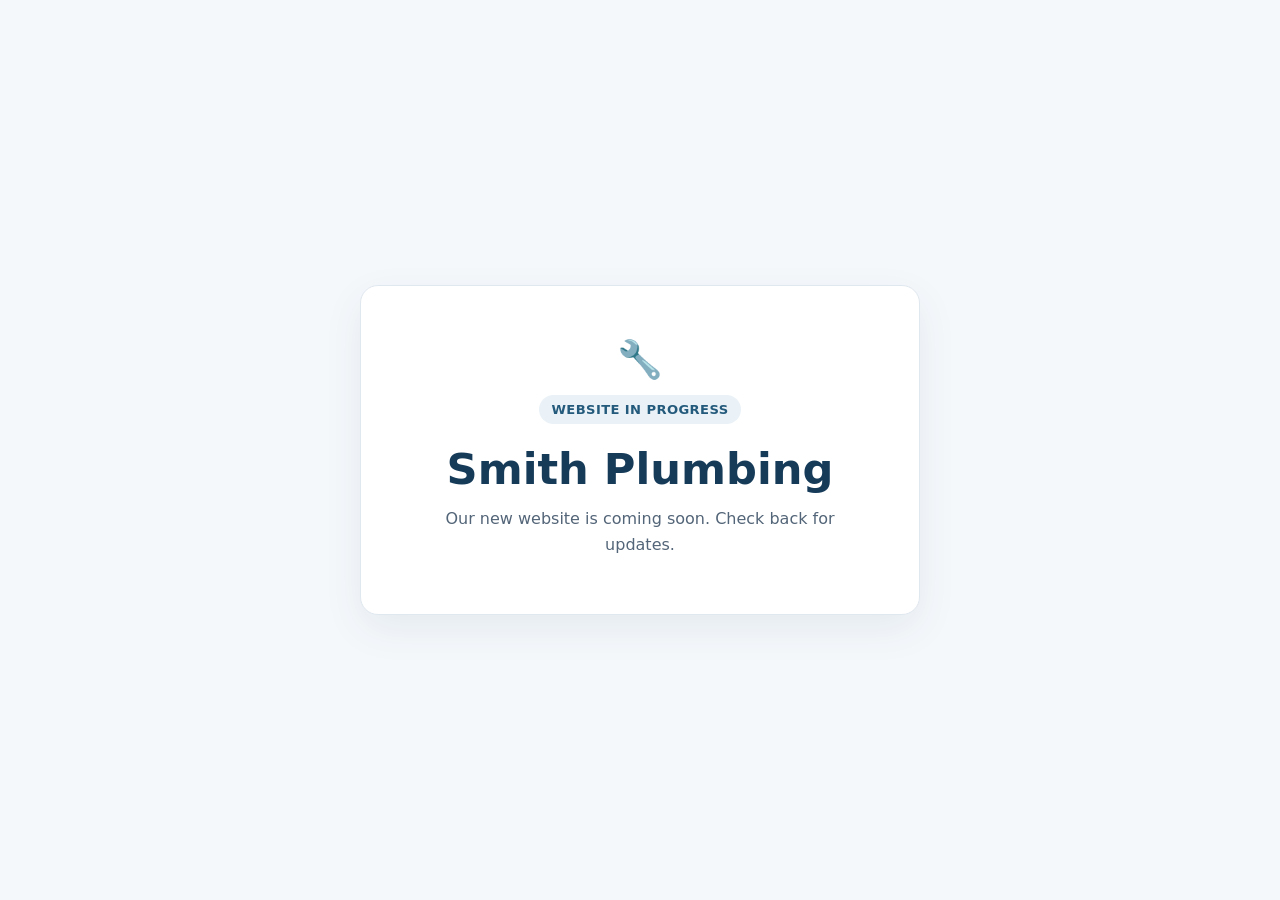
==== index.html @ d7d96502 "Add files via upload" ====
<!DOCTYPE html>
<html lang="en">
<head>
  <meta charset="UTF-8">
  <meta name="viewport" content="width=device-width, initial-scale=1">
  <meta name="robots" content="noindex, nofollow">
  <meta name="theme-color" content="#153b59">
  <title>Smith Plumbing | Coming Soon</title>
  <style>
    * { box-sizing: border-box; }
    body {
      min-height: 100vh;
      margin: 0;
      display: grid;
      place-items: center;
      padding: 24px;
      font-family: system-ui, -apple-system, BlinkMacSystemFont, "Segoe UI", sans-serif;
      color: #153b59;
      background: #f5f8fb;
      text-align: center;
    }
    main {
      width: 100%;
      max-width: 560px;
      background: #fff;
      border: 1px solid #e0e8ef;
      border-radius: 18px;
      padding: clamp(28px, 6vw, 56px);
      box-shadow: 0 14px 40px rgba(21, 59, 89, 0.07);
    }
    .mark { font-size: 2.3rem; line-height: 1; margin-bottom: 16px; }
    h1 { margin: 0 0 12px; font-size: clamp(2rem, 5vw, 2.7rem); }
    p { margin: 0; line-height: 1.65; color: #536578; }
    .status {
      display: inline-block;
      margin-bottom: 20px;
      padding: 7px 12px;
      border-radius: 999px;
      background: #eaf2f8;
      color: #245a7b;
      font-size: 0.82rem;
      font-weight: 700;
      letter-spacing: 0.03em;
      text-transform: uppercase;
    }
  </style>
</head>
<body>
  <main>
    <div class="mark" aria-hidden="true">🔧</div>
    <span class="status">Website in progress</span>
    <h1>Smith Plumbing</h1>
    <p>Our new website is coming soon. Check back for updates.</p>
  </main>
</body>
</html>
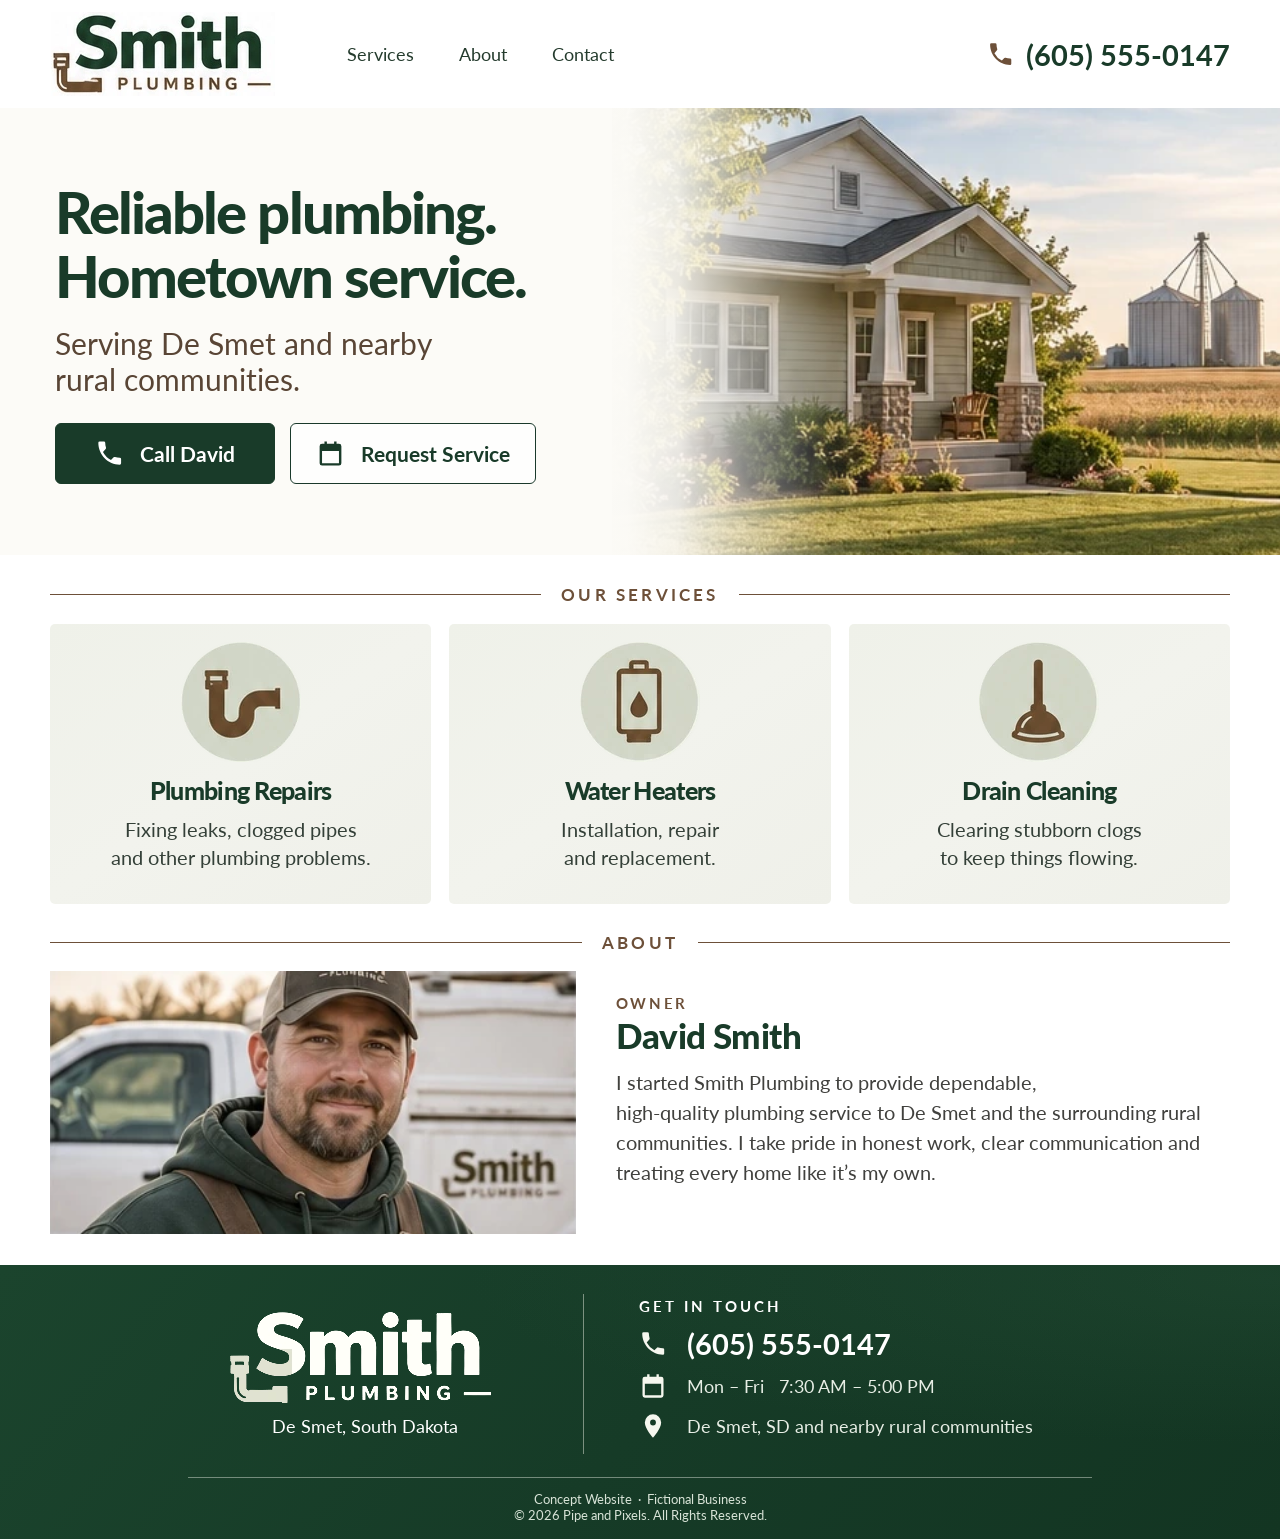
==== commit 6318f8d0: "Replace Smith Plumbing placeholder with complete updated website" ====
--- a/index.html
+++ b/index.html
@@ -1,56 +1,311 @@
-<!DOCTYPE html>
+<!doctype html>
 <html lang="en">
 <head>
-  <meta charset="UTF-8">
-  <meta name="viewport" content="width=device-width, initial-scale=1">
-  <meta name="robots" content="noindex, nofollow">
-  <meta name="theme-color" content="#153b59">
-  <title>Smith Plumbing | Coming Soon</title>
+  <meta charset="UTF-8" />
+  <meta name="viewport" content="width=device-width, initial-scale=1" />
+  <meta name="theme-color" content="#173b28" />
+  <meta name="description" content="Smith Plumbing provides dependable plumbing repairs, water heater service, and drain cleaning in De Smet, South Dakota, and nearby rural communities." />
+  <title>Smith Plumbing | Reliable Plumbing. Hometown Service.</title>
+  <link rel="canonical" href="https://smith-plumbing-demo.pages.dev/">
+  <meta property="og:type" content="website">
+  <meta property="og:site_name" content="Smith Plumbing">
+  <meta property="og:title" content="Smith Plumbing | Reliable Plumbing. Hometown Service.">
+  <meta property="og:url" content="https://smith-plumbing-demo.pages.dev/">
+
   <style>
-    * { box-sizing: border-box; }
-    body {
-      min-height: 100vh;
-      margin: 0;
-      display: grid;
-      place-items: center;
-      padding: 24px;
-      font-family: system-ui, -apple-system, BlinkMacSystemFont, "Segoe UI", sans-serif;
-      color: #153b59;
-      background: #f5f8fb;
-      text-align: center;
+    @font-face { font-family: 'Lato'; src: url('[data-uri]') format('woff2'); font-style: normal; font-weight: 400; font-display: swap; }
+    @font-face { font-family: 'Lato'; src: url('[data-uri]') format('woff2'); font-style: normal; font-weight: 700; font-display: swap; }
+    @font-face { font-family: 'Lato'; src: url('[data-uri]') format('woff2'); font-style: normal; font-weight: 900; font-display: swap; }
+    :root { --green:#193b29; --green-deep:#143723; --brown:#6d5039; --cream:#fbfaf7; --text:#243b2d; }
+    *, *::before, *::after { box-sizing:border-box; }
+    html { scroll-behavior:smooth; }
+    body { margin:0; color:var(--text); background:#fff; font-family:'Lato',Arial,sans-serif; -webkit-font-smoothing:antialiased; }
+    a { color:inherit; }
+    button { font:inherit; }
+    .site-header { background:#fff; position:relative; z-index:5; }
+    .header-inner { height:108px; max-width:1360px; margin:auto; padding:0 50px; display:flex; align-items:center; }
+    .brand { flex:0 0 225px; display:block; width:225px; line-height:0; }
+    .brand img { width:225px; height:84px; object-fit:contain; display:block; }
+    .site-nav { margin-left:72px; display:flex; gap:45px; align-items:center; }
+    .site-nav a { font-size:18px; text-decoration:none; font-weight:400; white-space:nowrap; transition:color .15s; }
+    .site-nav a:hover, .site-nav a:focus-visible { color:#846447; text-decoration:underline; text-underline-offset:5px; }
+    .header-phone { display:inline-flex; align-items:center; gap:12px; margin-left:auto; text-decoration:none; white-space:nowrap; font-size:29px; font-weight:700; color:var(--green); }
+    .header-phone svg { color:var(--brown); width:27px; height:27px; }
+    .header-phone:hover, .footer-phone:hover { text-decoration:underline; text-underline-offset:4px; }
+    .menu-toggle { display:none; background:transparent; border:0; color:var(--green); cursor:pointer; padding:8px; }
+    .menu-toggle svg { height:27px; width:27px; }
+    .hero { isolation:isolate; position:relative; height:447px; overflow:hidden; background:#fcfbf7; }
+    .hero-image { z-index:0; position:absolute; right:0; top:0; width:52.15%; height:100%; object-fit:cover; object-position:center center; }
+    .hero-image-mobile { display:none; }
+    .hero::before { content:''; position:absolute; inset:0; z-index:1; pointer-events:none; background:linear-gradient(90deg, #fcfbf7 0%,#fcfbf7 43%, rgba(252,251,247,.99) 49%,rgba(252,251,247,.90) 53%,rgba(252,251,247,.55) 58%,rgba(252,251,247,.10) 65%, rgba(252,251,247,0) 70%); }
+    .hero-inner { position:relative; z-index:2; width:100%; max-width:1360px; height:100%; padding:72px 55px 40px; margin:auto; }
+    .hero h1 { color:var(--green); font-size:58px; font-weight:900; letter-spacing:-1.95px; line-height:1.1; margin:0; }
+    .hero h1 span { display:block; }
+    .hero-subtitle { margin:17px 0 0; font-size:30px; line-height:1.23; color:#594535; font-weight:400; letter-spacing:.01px; }
+    .hero-actions { margin-top:25px; display:flex; gap:15px; align-items:center; }
+    .btn { display:inline-flex; gap:16px; justify-content:center; align-items:center; height:61px; border-radius:6px; padding:0 25px; font-size:21px; font-weight:700; line-height:1; text-decoration:none; transition:transform .12s,background-color .12s,border-color .12s; }
+    .btn:hover { transform:translateY(-1px); }
+    .btn:focus-visible, a:focus-visible, button:focus-visible { outline:3px solid #bc9166; outline-offset:4px; }
+    .btn svg { width:29px; height:29px; flex:none; }
+    .btn-primary { min-width:220px; background:var(--green); color:#fff; border:1px solid var(--green); }
+    .btn-primary:hover { background:#295a3c; }
+    .btn-outline { min-width:239px; background:rgba(255,255,255,.8); border:1.5px solid #1a392b; color:var(--green); }
+    .btn-outline:hover { background:#f0f3ec; }
+    .section-inner { max-width:1360px; margin:0 auto; padding-left:50px; padding-right:50px; }
+    .section-heading { display:grid; grid-template-columns:minmax(0,1fr) auto minmax(0,1fr); align-items:center; gap:20px; margin:0; color:var(--brown); font-size:17px; font-weight:700; letter-spacing:3.2px; line-height:21px; text-align:center; white-space:nowrap; }
+    .section-heading::before, .section-heading::after { content:''; border-top:1.5px solid var(--brown); display:block; }
+    .services { padding-top:29px; padding-bottom:28px; }
+    .services-grid { display:grid; grid-template-columns:repeat(3,minmax(0,1fr)); gap:18px; margin-top:19px; }
+    .service-card { background:linear-gradient(145deg,#eff1e9 0%,#f2f3ed 50%,#eff0e9 100%); border-radius:5px; height:280px; text-align:center; padding:18px 12px 19px; }
+    .service-card img { display:block; width:120px; height:120px; margin:0 auto; }
+    .service-card h3 { color:var(--green); font-size:25px; letter-spacing:-.7px; line-height:1.15; margin:14px 0 0; font-weight:900; }
+    .service-card p { color:#344038; font-size:20px; font-weight:400; line-height:1.43; margin:10px 0 0; }
+    .about { padding-top:0; padding-bottom:31px; }
+    .about-content { margin-top:18px; display:grid; grid-template-columns:44.55% minmax(0,1fr); column-gap:40px; align-items:start; }
+    .owner-photo { width:100%; height:263px; display:block; object-fit:cover; object-position:center; }
+    .about-copy { padding-top:22px; }
+    .eyebrow { color:var(--brown); font-size:15px; font-weight:700; letter-spacing:2.7px; line-height:21px; margin:0 0 1px; }
+    .about-copy h3 { margin:0; color:var(--green); font-weight:900; font-size:35px; line-height:1.18; letter-spacing:-.6px; }
+    .about-copy p:last-child { font-size:20px; line-height:1.49; margin:12px 0 0; color:#41413e; }
+    .footer { min-height:271px; color:#fff; background: radial-gradient(ellipse at 100% 5%, rgba(51,96,67,.25), transparent 45%), linear-gradient(130deg,#1b442d 0%, #163b27 51%,#133522 100%); padding-top:29px; }
+    .footer-main { width:calc(100% - 100px); max-width:824px; height:160px; margin:0 auto; display:grid; grid-template-columns:356px 1fr; }
+    .footer-brand { border-right:1px solid rgba(246,249,235,.45); padding-top:10px; }
+    .footer-logo { display:block; width:268px; height:99px; object-fit:contain; }
+    .footer-brand p { margin:12px 0 0 44px; font-size:18px; font-weight:400; }
+    .footer-contact { padding-left:55px; padding-top:3px; }
+    .footer-title { font-size:15px; letter-spacing:3px; margin:0 0 11px; font-weight:700; }
+    .contact-row { display:flex; align-items:center; column-gap:20px; font-size:18px; margin:0 0 12px; color:#e7eee5; white-space:nowrap; }
+    .contact-row svg { display:block; width:28px; height:28px; flex:none; color:#f6f7ef; }
+    .contact-row a { text-decoration:none; }
+    .contact-row.contact-phone { margin-bottom:11px; font-size:29px; font-weight:700; color:#fff; }
+    .footer-rule { height:1px; background:rgba(225,232,221,.46); max-width:904px; width:calc(100% - 118px); margin:23px auto 0; }
+    .copyright { margin:13px 0 0; padding-bottom:16px; text-align:center; color:#d8e3d7; font-size:13px; }
+    @media (min-width:1361px) { .hero-image { width:48%; } }
+    @media (max-width:1050px) and (min-width:801px) {
+      .header-inner { padding-left:50px; padding-right:39px; }
+      .site-nav { margin-left:72px; }
+      .header-phone { font-size:28px; }
     }
-    main {
-      width: 100%;
-      max-width: 560px;
-      background: #fff;
-      border: 1px solid #e0e8ef;
-      border-radius: 18px;
-      padding: clamp(28px, 6vw, 56px);
-      box-shadow: 0 14px 40px rgba(21, 59, 89, 0.07);
+    @media (max-width:950px) and (min-width:801px) {
+      .header-inner { padding:0 30px; }
+      .brand,.brand img { width:200px; }
+      .brand { flex-basis:200px; }
+      .site-nav { margin-left:34px; gap:25px; }
+      .site-nav a { font-size:17px; }
+      .header-phone { font-size:22px; gap:7px; }
+      .header-phone svg { width:22px; }
+      .hero h1 { font-size:51px; }
+      .hero-subtitle { font-size:27px; }
+      .section-inner { padding-left:35px; padding-right:35px; }
+      .about-content { column-gap:28px; }
+      .about-copy p:last-child { font-size:18px; }
     }
-    .mark { font-size: 2.3rem; line-height: 1; margin-bottom: 16px; }
-    h1 { margin: 0 0 12px; font-size: clamp(2rem, 5vw, 2.7rem); }
-    p { margin: 0; line-height: 1.65; color: #536578; }
-    .status {
-      display: inline-block;
-      margin-bottom: 20px;
-      padding: 7px 12px;
-      border-radius: 999px;
-      background: #eaf2f8;
-      color: #245a7b;
-      font-size: 0.82rem;
-      font-weight: 700;
-      letter-spacing: 0.03em;
-      text-transform: uppercase;
+    @media (max-width:800px) {
+      .header-inner { height:82px; padding:0 22px; }
+      .brand { flex-basis:190px; width:190px; }
+      .brand img { width:190px; height:auto; }
+      .header-phone { font-size:19px; gap:7px; margin-left:auto; }
+      .header-phone svg { width:22px; height:22px; }
+      .menu-toggle { display:block; margin-left:14px; }
+      .site-nav { display:none; position:absolute; left:0; right:0; top:82px; margin:0; padding:15px 22px 20px; flex-direction:column; align-items:stretch; gap:0; background:white; box-shadow:0 9px 14px rgba(0,0,0,.12); }
+      .site-nav[data-open="true"] { display:flex; }
+      .site-nav a { padding:12px 4px; font-size:19px; }
+      .hero { height:465px; }
+      .hero-inner { padding:75px 36px 30px; }
+      .hero h1 { font-size:48px; }
+      .hero-subtitle { font-size:27px; }
+      .hero-image { width:58%; }
+      .services-grid { gap:13px; }
+      .section-inner { padding:0 30px; }
+      .service-card { padding-left:7px; padding-right:7px; }
+      .service-card h3 { font-size:21px; }
+      .service-card p { font-size:17px; }
+      .about-content { gap:25px; }
+      .about-copy { padding-top:4px; }
+      .about-copy h3 { font-size:30px; }
+      .about-copy p:last-child { font-size:17px; line-height:1.5; }
+      .footer-main { grid-template-columns:42% 1fr; width:calc(100% - 60px); }
+      .footer-contact { padding-left:25px; }
+      .footer-brand p { font-size:15px; margin-left:18px; }
+      .footer-logo { width:90%; height:auto; }
+      .contact-row { gap:12px; font-size:15px; }
+      .contact-row.contact-phone { font-size:24px; }
     }
+    @media (max-width:600px) {
+      .header-inner { height:76px; padding:0 18px; }
+      .brand { width:170px; flex-basis:170px; }
+      .brand img { width:170px; }
+      .header-phone span { display:none; }
+      .header-phone svg { width:25px; height:25px; }
+      .menu-toggle { margin-left:14px; }
+      .site-nav { top:76px; }
+      .hero { height:auto; min-height:650px; background:#fcfbf7; }
+      .hero-image { display:none; }
+      .hero-image-mobile { display:block; position:absolute; z-index:0; width:100%; height:320px; top:auto; bottom:0; object-fit:cover; object-position:center 38%; }
+      .hero::before { background:linear-gradient(180deg,#fcfbf7 0%,#fcfbf7 45%,rgba(252,251,247,.96) 53%,rgba(252,251,247,.75) 62%,transparent 86%); }
+      .hero-inner { position:relative; padding:41px 23px 320px; }
+      .hero h1 { font-size:clamp(35px,9.3vw,51px); line-height:1.09; letter-spacing:-1.4px; }
+      .hero-subtitle { margin-top:18px; font-size:clamp(21px,5.7vw,27px); line-height:1.25; }
+      .hero-subtitle br { display:none; }
+      .hero-actions { flex-wrap:wrap; margin-top:24px; gap:11px; }
+      .btn { width:100%; min-width:0; height:56px; font-size:19px; }
+      .btn svg { width:26px; height:26px; }
+      .section-inner { padding-left:23px; padding-right:23px; }
+      .services { padding-top:30px; padding-bottom:26px; }
+      .section-heading { font-size:14px; letter-spacing:2.2px; gap:12px; }
+      .services-grid { display:grid; grid-template-columns:1fr; gap:15px; margin-top:21px; }
+      .service-card { height:250px; padding-top:15px; }
+      .service-card img { width:105px; height:105px; }
+      .service-card h3 { font-size:25px; margin-top:14px; }
+      .service-card p { font-size:19px; margin-top:8px; }
+      .about { padding-bottom:33px; }
+      .about-content { grid-template-columns:1fr; margin-top:20px; gap:22px; }
+      .owner-photo { height:auto; max-height:310px; aspect-ratio:410 / 263; }
+      .about-copy { padding-top:0; }
+      .about-copy h3 { font-size:32px; }
+      .about-copy p:last-child { font-size:19px; line-height:1.47; }
+      .about-desktop-break { display:none; }
+      .footer { padding:35px 0 17px; }
+      .footer-main { width:calc(100% - 48px); height:auto; display:block; }
+      .footer-brand { padding:0 0 22px; border-right:0; border-bottom:1px solid rgba(246,249,235,.42); }
+      .footer-logo { width:230px; height:auto; }
+      .footer-brand p { margin:5px 0 0 35px; font-size:16px; }
+      .footer-contact { padding:22px 0 0; }
+      .footer-title { margin-bottom:14px; }
+      .contact-row, .contact-row.contact-phone { gap:15px; }
+      .contact-row { font-size:16px; white-space:normal; margin-bottom:12px; }
+      .contact-row.contact-phone { font-size:27px; }
+      .footer-rule { width:calc(100% - 48px); margin-top:25px; }
+      .copyright { line-height:1.4; margin-top:15px; }
+    }
+    @media (prefers-reduced-motion:reduce) { html { scroll-behavior:auto; } * { transition:none!important; } }
   </style>
 </head>
 <body>
+  <header class="site-header" id="top">
+    <div class="header-inner">
+      <a href="#top" class="brand" aria-label="Smith Plumbing home"><img src="[data-uri]" alt="Smith Plumbing" width="225" height="84" /></a>
+      <nav class="site-nav" id="primary-nav" aria-label="Main navigation" data-open="false">
+        <a href="services.html">Services</a>
+        <a href="about.html">About</a>
+        <a href="contact.html">Contact</a>
+      </nav>
+      <a class="header-phone" href="tel:+16055550147" aria-label="Call Smith Plumbing at 605 555 0147">
+        <svg viewBox="0 0 24 24" fill="currentColor" aria-hidden="true"><path d="M6.62 10.79a15.1 15.1 0 006.59 6.59l2.2-2.2a1.1 1.1 0 011.13-.27c1.24.41 2.57.63 3.95.63a1.1 1.1 0 011.1 1.1v3.5a1.1 1.1 0 01-1.1 1.1C10.9 21.24 2.76 13.1 2.76 3.1A1.1 1.1 0 013.86 2h3.5a1.1 1.1 0 011.1 1.1c0 1.38.22 2.71.63 3.95a1.1 1.1 0 01-.27 1.13l-2.2 2.61z"/></svg>
+        <span>(605) 555-0147</span>
+      </a>
+      <button class="menu-toggle" type="button" aria-label="Open navigation menu" aria-controls="primary-nav" aria-expanded="false">
+        <svg viewBox="0 0 24 24" fill="none" stroke="currentColor" stroke-width="2" stroke-linecap="round" aria-hidden="true"><path d="M4 6h16M4 12h16M4 18h16"/></svg>
+      </button>
+    </div>
+  </header>
+
   <main>
-    <div class="mark" aria-hidden="true">🔧</div>
-    <span class="status">Website in progress</span>
-    <h1>Smith Plumbing</h1>
-    <p>Our new website is coming soon. Check back for updates.</p>
+    <section class="hero" aria-labelledby="hero-heading">
+      <img class="hero-image" src="[data-uri]" alt="A welcoming home surrounded by farmland in rural South Dakota" fetchpriority="high" />
+      <img class="hero-image-mobile" src="[data-uri]